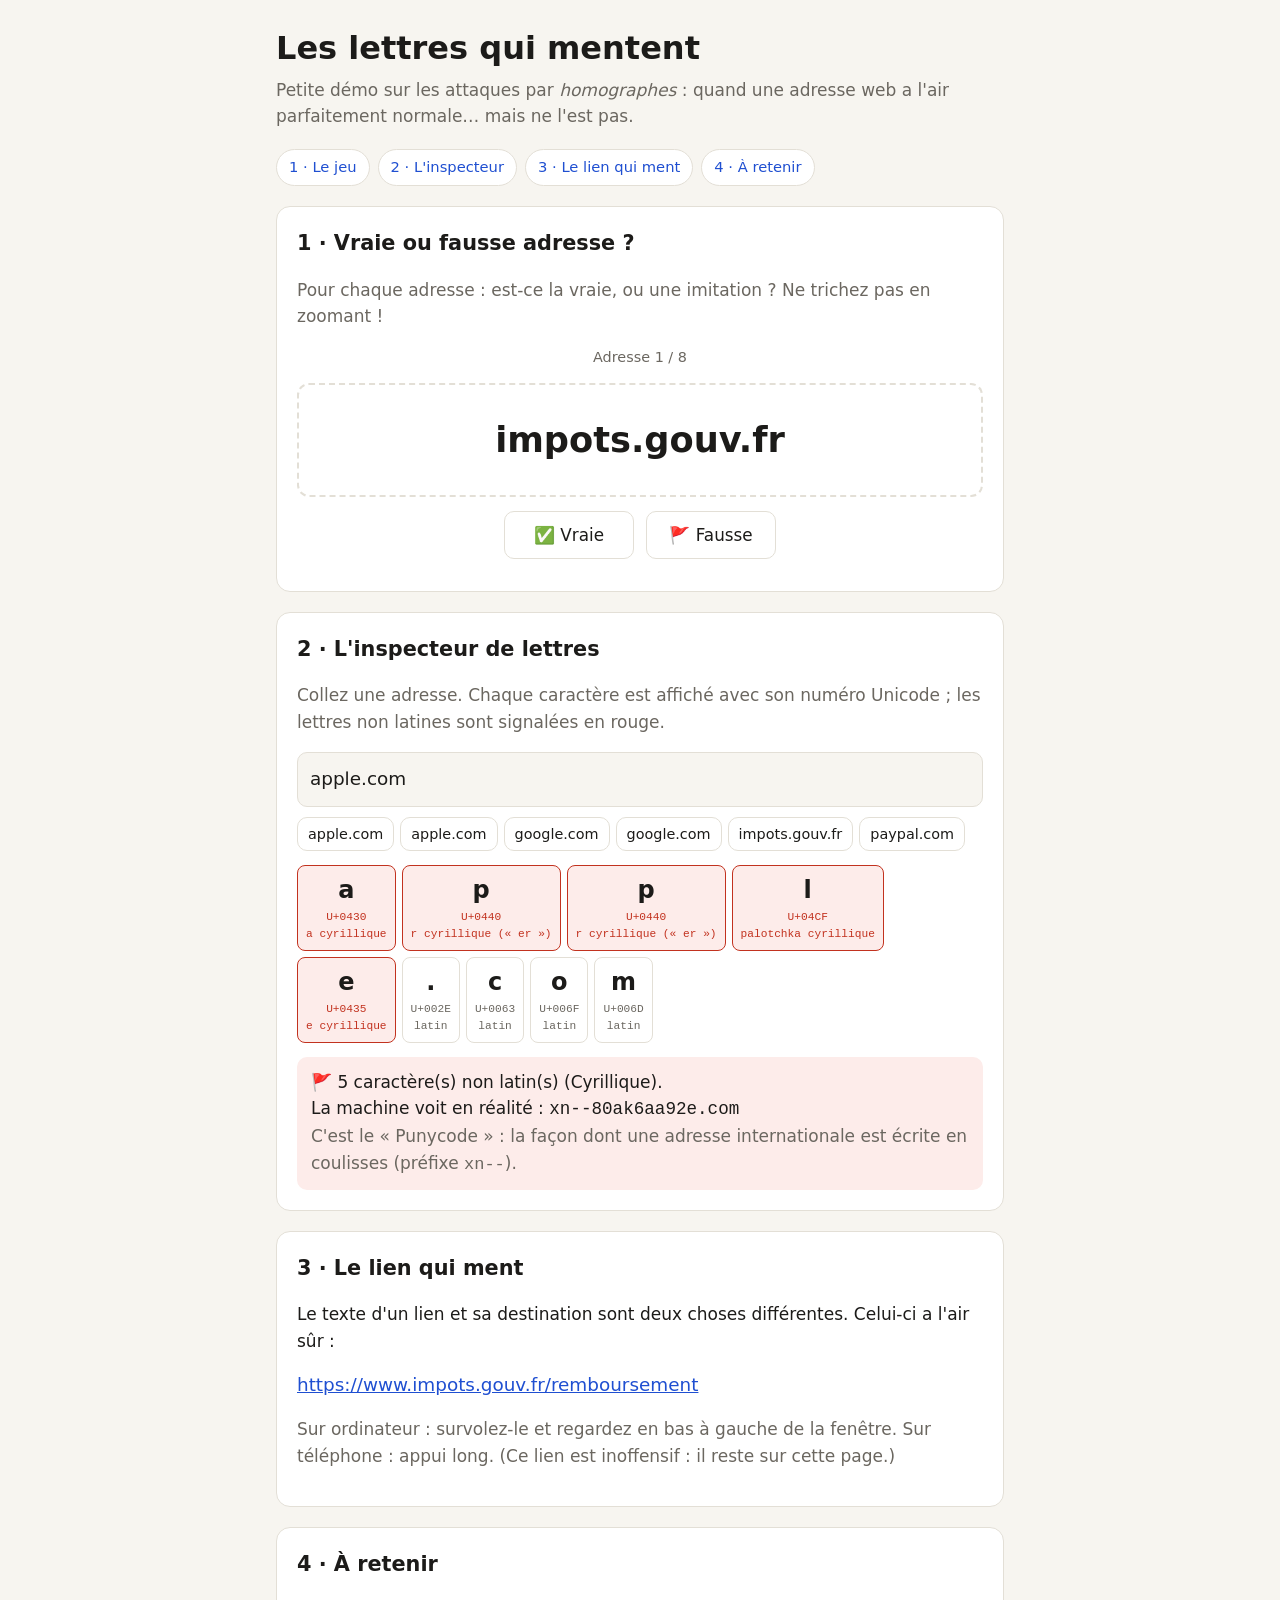
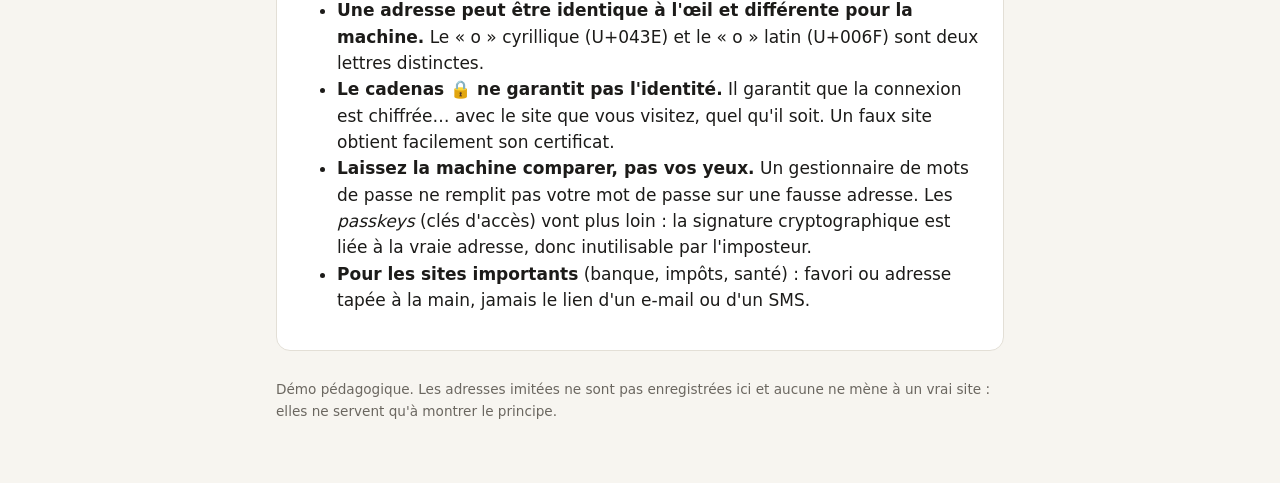
==== index.html @ 10731814 "Démo homographes IDN" ====
<!doctype html>
<html lang="fr">
<head>
<meta charset="utf-8">
<meta name="viewport" content="width=device-width, initial-scale=1">
<title>Les lettres qui mentent</title>
<meta name="description" content="Démo pédagogique : attaques par homographes (IDN) — lettres cyrilliques déguisées en lettres latines.">
<style>
:root{
  --bg:#f7f5f0; --card:#ffffff; --ink:#1c1b19; --muted:#6b6760; --line:#e3dfd6;
  --accent:#1f4fd1; --good:#1d7a46; --bad:#c2321f; --warn-bg:#fdecea; --good-bg:#e7f4ec;
  --mark:#ffe08a;
}
@media (prefers-color-scheme: dark){
  :root{ --bg:#141412; --card:#1e1d1a; --ink:#f0ede6; --muted:#a29d93; --line:#34322d;
    --accent:#7aa2ff; --good:#5fcf8d; --bad:#ff7a66; --warn-bg:#3a1f1b; --good-bg:#16301f; --mark:#6b5410; }
}
*{box-sizing:border-box}
body{margin:0;background:var(--bg);color:var(--ink);
  font:17px/1.55 system-ui,-apple-system,"Segoe UI",Roboto,"Helvetica Neue",Arial,sans-serif}
main{max-width:760px;margin:0 auto;padding:24px 16px 64px}
header h1{font-size:2rem;line-height:1.15;margin:.2em 0 .3em}
header p{color:var(--muted);margin:0}
nav{display:flex;gap:8px;flex-wrap:wrap;margin:20px 0 8px}
nav a{color:var(--accent);text-decoration:none;border:1px solid var(--line);border-radius:999px;padding:6px 12px;font-size:.92rem;background:var(--card)}
section{background:var(--card);border:1px solid var(--line);border-radius:14px;padding:20px;margin-top:20px}
h2{margin:0 0 .4em;font-size:1.3rem}
.muted{color:var(--muted)}
button{font:inherit;cursor:pointer;border-radius:10px;border:1px solid var(--line);background:var(--card);color:var(--ink);padding:10px 16px}
button.primary{background:var(--accent);border-color:var(--accent);color:#fff}
button:disabled{opacity:.5;cursor:default}
/* Jeu */
.domain{font-size:clamp(1.4rem,6vw,2.2rem);font-weight:600;text-align:center;padding:28px 8px;
  border:2px dashed var(--line);border-radius:12px;margin:14px 0;word-break:break-all}
.choices{display:flex;gap:12px;justify-content:center}
.choices button{min-width:130px;font-size:1.05rem}
.progress{font-size:.9rem;color:var(--muted);text-align:center}
.feedback{margin-top:14px;padding:12px 14px;border-radius:10px;display:none}
.feedback.ok{display:block;background:var(--good-bg)}
.feedback.ko{display:block;background:var(--warn-bg)}
.score{font-size:1.5rem;font-weight:700;text-align:center;margin:8px 0}
table{width:100%;border-collapse:collapse;font-size:.92rem}
th,td{text-align:left;padding:7px 6px;border-bottom:1px solid var(--line);vertical-align:top}
td code,.mono{font-family:ui-monospace,SFMono-Regular,Menlo,Consolas,monospace;word-break:break-all}
.tag{display:inline-block;font-size:.78rem;padding:1px 8px;border-radius:999px;font-weight:600}
.tag.v{background:var(--good-bg);color:var(--good)} .tag.f{background:var(--warn-bg);color:var(--bad)}
/* Inspecteur */
input[type=text]{width:100%;font:inherit;font-size:1.15rem;padding:12px;border-radius:10px;border:1px solid var(--line);background:var(--bg);color:var(--ink)}
.presets{display:flex;flex-wrap:wrap;gap:6px;margin:10px 0}
.presets button{padding:5px 10px;font-size:.9rem}
.chars{display:flex;flex-wrap:wrap;gap:6px;margin:14px 0}
.ch{border:1px solid var(--line);border-radius:8px;padding:6px 8px;text-align:center;min-width:54px}
.ch b{display:block;font-size:1.5rem;font-weight:600}
.ch small{display:block;font-size:.7rem;color:var(--muted);font-family:ui-monospace,Menlo,Consolas,monospace}
.ch.alien{border-color:var(--bad);background:var(--warn-bg)}
.ch.alien small{color:var(--bad)}
.verdict{padding:12px 14px;border-radius:10px;margin-top:6px}
.verdict.ok{background:var(--good-bg)} .verdict.ko{background:var(--warn-bg)}
.puny{font-size:1.1rem}
/* Lien */
.fakelink{font-size:1.15rem;color:var(--accent);word-break:break-all}
#recap td:first-child{word-break:break-all;width:42%}
#recap td:last-child{width:40%}
@media (max-width:480px){ table{font-size:.8rem} }
#piege{display:none}
#piege:target{display:block}
footer{margin-top:28px;font-size:.85rem;color:var(--muted)}
</style>
</head>
<body>
<main>
<header>
  <h1>Les lettres qui mentent</h1>
  <p>Petite démo sur les attaques par <em>homographes</em> : quand une adresse web a l'air parfaitement normale… mais ne l'est pas.</p>
</header>
<nav>
  <a href="#jeu">1 · Le jeu</a>
  <a href="#inspecteur">2 · L'inspecteur</a>
  <a href="#lien">3 · Le lien qui ment</a>
  <a href="#retenir">4 · À retenir</a>
</nav>

<!-- 1. JEU -->
<section id="jeu">
  <h2>1 · Vraie ou fausse adresse ?</h2>
  <p class="muted">Pour chaque adresse : est-ce la vraie, ou une imitation ? Ne trichez pas en zoomant !</p>
  <div id="game">
    <div class="progress" id="progress"></div>
    <div class="domain" id="domain"></div>
    <div class="choices">
      <button id="btnVrai">✅ Vraie</button>
      <button id="btnFaux">🚩 Fausse</button>
    </div>
    <div class="feedback" id="feedback"></div>
    <div style="text-align:center;margin-top:12px"><button class="primary" id="btnNext" style="display:none">Suivante →</button></div>
  </div>
  <div id="result" style="display:none">
    <div class="score" id="score"></div>
    <p class="muted" style="text-align:center">Voici ce que votre ordinateur voyait vraiment :</p>
    <table>
      <thead><tr><th>Ce que vous avez vu</th><th>Réponse</th><th>Ce que voit la machine</th></tr></thead>
      <tbody id="recap"></tbody>
    </table>
    <div style="text-align:center;margin-top:14px"><button id="btnReplay">Rejouer</button></div>
  </div>
</section>

<!-- 2. INSPECTEUR -->
<section id="inspecteur">
  <h2>2 · L'inspecteur de lettres</h2>
  <p class="muted">Collez une adresse. Chaque caractère est affiché avec son numéro Unicode ; les lettres non latines sont signalées en rouge.</p>
  <input type="text" id="insp" value="аррӏе.com" autocomplete="off" spellcheck="false" aria-label="Adresse à inspecter">
  <div class="presets" id="presets"></div>
  <div class="chars" id="chars"></div>
  <div class="verdict" id="verdict"></div>
</section>

<!-- 3. LIEN -->
<section id="lien">
  <h2>3 · Le lien qui ment</h2>
  <p>Le texte d'un lien et sa destination sont deux choses différentes. Celui-ci a l'air sûr :</p>
  <p><a class="fakelink" href="#piege">https://www.impots.gouv.fr/remboursement</a></p>
  <p class="muted">Sur ordinateur : survolez-le et regardez en bas à gauche de la fenêtre. Sur téléphone : appui long. (Ce lien est inoffensif : il reste sur cette page.)</p>
  <div id="piege" class="verdict ko">
    <strong>Vous avez cliqué sans vérifier 😉</strong><br>
    Le lien affichait <code>impots.gouv.fr</code>, mais il menait ici. Dans un vrai e-mail de phishing, il aurait pu mener n'importe où — y compris vers une adresse en lettres cyrilliques, avec un cadenas 🔒 parfaitement valide.
  </div>
</section>

<!-- 4. RETENIR -->
<section id="retenir">
  <h2>4 · À retenir</h2>
  <ul>
    <li><strong>Une adresse peut être identique à l'œil et différente pour la machine.</strong> Le « о » cyrillique (U+043E) et le « o » latin (U+006F) sont deux lettres distinctes.</li>
    <li><strong>Le cadenas 🔒 ne garantit pas l'identité.</strong> Il garantit que la connexion est chiffrée… avec le site que vous visitez, quel qu'il soit. Un faux site obtient facilement son certificat.</li>
    <li><strong>Laissez la machine comparer, pas vos yeux.</strong> Un gestionnaire de mots de passe ne remplit pas votre mot de passe sur une fausse adresse. Les <em>passkeys</em> (clés d'accès) vont plus loin : la signature cryptographique est liée à la vraie adresse, donc inutilisable par l'imposteur.</li>
    <li><strong>Pour les sites importants</strong> (banque, impôts, santé) : favori ou adresse tapée à la main, jamais le lien d'un e-mail ou d'un SMS.</li>
  </ul>
</section>

<footer>
  Démo pédagogique. Les adresses imitées ne sont pas enregistrées ici et aucune ne mène à un vrai site : elles ne servent qu'à montrer le principe.
</footer>
</main>

<script>
// ---------- Données ----------
const ITEMS = [
  { s: "impots.gouv.fr",            real: true,  why: "C'est bien l'adresse officielle." },
  { s: "impоts.gouv.fr",            real: false, why: "Le « o » est un о cyrillique (U+043E)." },
  { s: "laposte.fr",                real: true,  why: "C'est bien l'adresse officielle." },
  { s: "lароstе.fr",                real: false, why: "4 lettres cyrilliques : а, р, о, е." },
  { s: "rnicrosoft.com",            real: false, why: "« rn » (r + n) et non « m ». Aucune astuce Unicode : juste vos yeux." },
  { s: "ameli.fr",                  real: true,  why: "C'est bien l'adresse officielle." },
  { s: "impots.gouv.fr.verification-dossier.com", real: false, why: "Le vrai propriétaire est « verification-dossier.com » : tout ce qui est avant n'est qu'un décor." },
  { s: "ѕоrbоnnе-univеrѕitе.fr",    real: false, why: "7 lettres cyrilliques (ѕ, о, е…). Pas une seule lettre latine « o » ou « e »." },
];

// Noms lisibles des confusables courants
const NAMES = {
  0x0430:"a cyrillique",0x0435:"e cyrillique",0x043E:"o cyrillique",0x0440:"r cyrillique (« er »)",
  0x0441:"s cyrillique (« es »)",0x0443:"u cyrillique",0x0445:"kha cyrillique",0x0455:"dze cyrillique",
  0x0456:"i cyrillique (ukrainien)",0x0458:"je cyrillique",0x04CF:"palotchka cyrillique",
  0x03BF:"omicron grec",0x03B1:"alpha grec",0x03BD:"nu grec",0x03C1:"rho grec",
};

const isAscii = c => c.codePointAt(0) < 128;
function scriptOf(c){
  if (isAscii(c)) return "Latin";
  if (/\p{Script=Cyrillic}/u.test(c)) return "Cyrillique";
  if (/\p{Script=Greek}/u.test(c)) return "Grec";
  if (/\p{Script=Latin}/u.test(c)) return "Latin";
  return "Autre";
}
function toPuny(host){
  try { return new URL("https://" + host).hostname; } catch(e){ return "(adresse invalide)"; }
}
const hex = c => "U+" + c.codePointAt(0).toString(16).toUpperCase().padStart(4,"0");
const esc = s => s.replace(/[&<>"]/g, m => ({"&":"&amp;","<":"&lt;",">":"&gt;",'"':"&quot;"}[m]));
function highlighted(s){
  return [...s].map(c => isAscii(c) ? esc(c) : `<mark style="background:var(--mark)">${esc(c)}</mark>`).join("");
}

// ---------- Jeu ----------
let i = 0, answers = [];
const $ = id => document.getElementById(id);
function show(){
  const it = ITEMS[i];
  $("progress").textContent = `Adresse ${i+1} / ${ITEMS.length}`;
  $("domain").textContent = it.s;
  $("feedback").className = "feedback"; $("feedback").textContent = "";
  $("btnVrai").disabled = $("btnFaux").disabled = false;
  $("btnNext").style.display = "none";
}
function answer(saidReal){
  const it = ITEMS[i], ok = saidReal === it.real;
  answers[i] = ok;
  $("btnVrai").disabled = $("btnFaux").disabled = true;
  const fb = $("feedback");
  fb.className = "feedback " + (ok ? "ok" : "ko");
  fb.innerHTML = `<strong>${ok ? "Bien vu !" : "Raté !"}</strong> ${it.real ? "Vraie adresse." : "Fausse adresse."} ${esc(it.why)}`;
  $("btnNext").style.display = "inline-block";
  $("btnNext").textContent = i === ITEMS.length - 1 ? "Voir le résultat →" : "Suivante →";
}
function finish(){
  $("game").style.display = "none"; $("result").style.display = "block";
  const n = answers.filter(Boolean).length;
  $("score").textContent = `${n} / ${ITEMS.length}`;
  $("recap").innerHTML = ITEMS.map(it => {
    const p = toPuny(it.s);
    return `<tr><td>${esc(it.s)}</td>
      <td><span class="tag ${it.real ? "v" : "f"}">${it.real ? "vraie" : "fausse"}</span></td>
      <td><code>${p.startsWith("xn--") || p.includes(".xn--") ? highlighted(p) : esc(p)}</code></td></tr>`;
  }).join("");
}
$("btnVrai").onclick = () => answer(true);
$("btnFaux").onclick = () => answer(false);
$("btnNext").onclick = () => { i++; i < ITEMS.length ? show() : finish(); };
$("btnReplay").onclick = () => { i = 0; answers = []; $("result").style.display="none"; $("game").style.display="block"; show(); };
show();

// ---------- Inspecteur ----------
const PRESETS = ["apple.com","аррӏе.com","google.com","gооgle.com","impоts.gouv.fr","раураl.com"];
$("presets").innerHTML = PRESETS.map(p => `<button type="button">${esc(p)}</button>`).join("");
[...$("presets").children].forEach((b,k) => b.onclick = () => { $("insp").value = PRESETS[k]; inspect(); });

function inspect(){
  const s = $("insp").value.trim();
  const chars = [...s];
  $("chars").innerHTML = chars.map(c => {
    const alien = !isAscii(c);
    const label = alien ? (NAMES[c.codePointAt(0)] || scriptOf(c)) : "latin";
    return `<div class="ch${alien ? " alien" : ""}" title="${esc(label)}"><b>${esc(c)}</b><small>${hex(c)}</small><small>${esc(label)}</small></div>`;
  }).join("");
  const aliens = chars.filter(c => !isAscii(c));
  const scripts = [...new Set(aliens.map(scriptOf))];
  const p = toPuny(s);
  const v = $("verdict");
  if (!s){ v.className="verdict"; v.innerHTML=""; return; }
  if (aliens.length === 0){
    v.className = "verdict ok";
    v.innerHTML = `✅ Uniquement des caractères latins simples.<br>La machine voit : <span class="mono puny">${esc(p)}</span>`;
  } else {
    v.className = "verdict ko";
    v.innerHTML = `🚩 ${aliens.length} caractère(s) non latin(s) (${scripts.join(", ")}).<br>
      La machine voit en réalité : <span class="mono puny">${highlighted(p)}</span><br>
      <span class="muted">C'est le « Punycode » : la façon dont une adresse internationale est écrite en coulisses (préfixe <code>xn--</code>).</span>`;
  }
}
$("insp").addEventListener("input", inspect);
inspect();
</script>
</body>
</html>
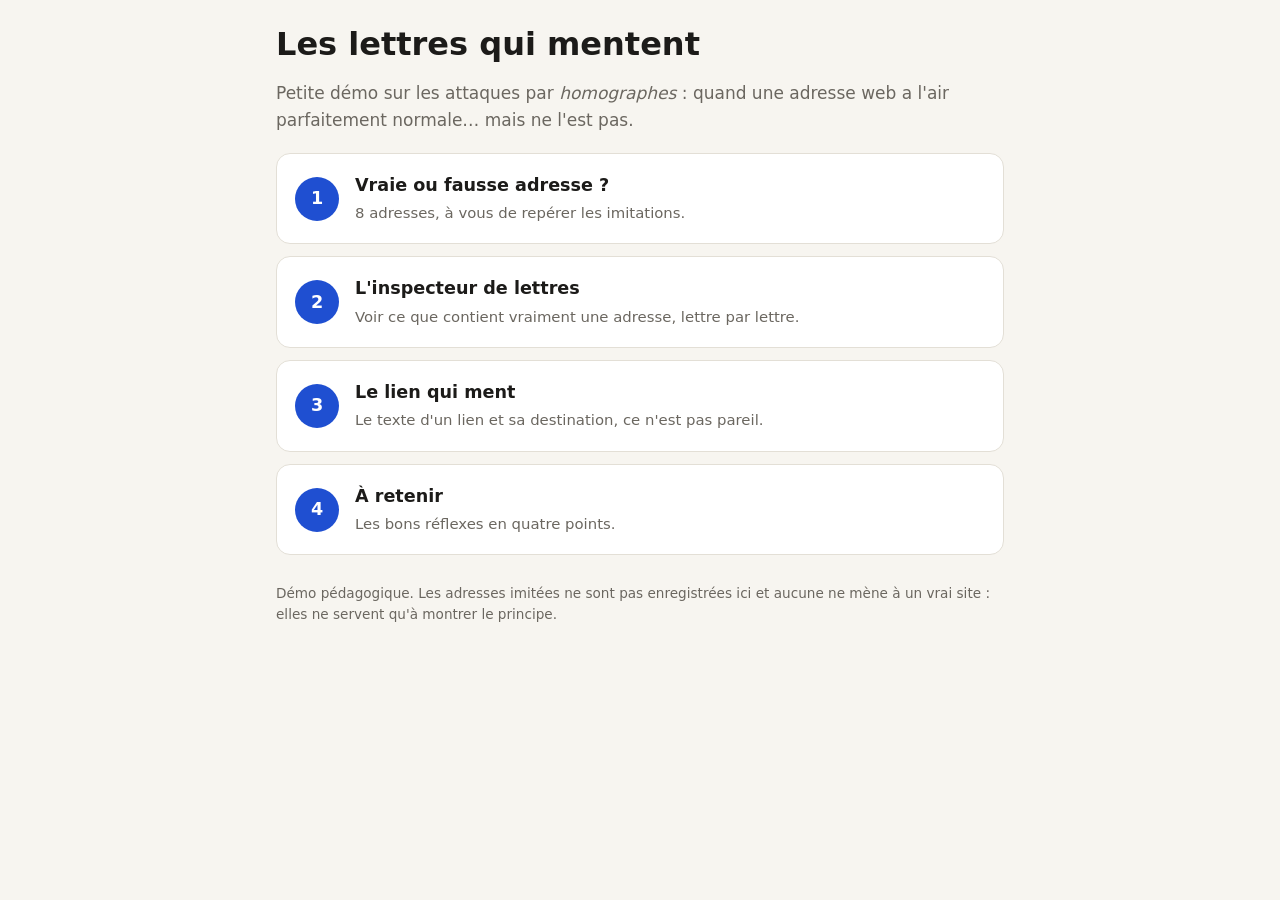
==== commit 10530959: "separated pages" ====
--- a/index.html
+++ b/index.html
@@ -5,250 +5,21 @@
 <meta name="viewport" content="width=device-width, initial-scale=1">
 <title>Les lettres qui mentent</title>
 <meta name="description" content="Démo pédagogique : attaques par homographes (IDN) — lettres cyrilliques déguisées en lettres latines.">
-<style>
-:root{
-  --bg:#f7f5f0; --card:#ffffff; --ink:#1c1b19; --muted:#6b6760; --line:#e3dfd6;
-  --accent:#1f4fd1; --good:#1d7a46; --bad:#c2321f; --warn-bg:#fdecea; --good-bg:#e7f4ec;
-  --mark:#ffe08a;
-}
-@media (prefers-color-scheme: dark){
-  :root{ --bg:#141412; --card:#1e1d1a; --ink:#f0ede6; --muted:#a29d93; --line:#34322d;
-    --accent:#7aa2ff; --good:#5fcf8d; --bad:#ff7a66; --warn-bg:#3a1f1b; --good-bg:#16301f; --mark:#6b5410; }
-}
-*{box-sizing:border-box}
-body{margin:0;background:var(--bg);color:var(--ink);
-  font:17px/1.55 system-ui,-apple-system,"Segoe UI",Roboto,"Helvetica Neue",Arial,sans-serif}
-main{max-width:760px;margin:0 auto;padding:24px 16px 64px}
-header h1{font-size:2rem;line-height:1.15;margin:.2em 0 .3em}
-header p{color:var(--muted);margin:0}
-nav{display:flex;gap:8px;flex-wrap:wrap;margin:20px 0 8px}
-nav a{color:var(--accent);text-decoration:none;border:1px solid var(--line);border-radius:999px;padding:6px 12px;font-size:.92rem;background:var(--card)}
-section{background:var(--card);border:1px solid var(--line);border-radius:14px;padding:20px;margin-top:20px}
-h2{margin:0 0 .4em;font-size:1.3rem}
-.muted{color:var(--muted)}
-button{font:inherit;cursor:pointer;border-radius:10px;border:1px solid var(--line);background:var(--card);color:var(--ink);padding:10px 16px}
-button.primary{background:var(--accent);border-color:var(--accent);color:#fff}
-button:disabled{opacity:.5;cursor:default}
-/* Jeu */
-.domain{font-size:clamp(1.4rem,6vw,2.2rem);font-weight:600;text-align:center;padding:28px 8px;
-  border:2px dashed var(--line);border-radius:12px;margin:14px 0;word-break:break-all}
-.choices{display:flex;gap:12px;justify-content:center}
-.choices button{min-width:130px;font-size:1.05rem}
-.progress{font-size:.9rem;color:var(--muted);text-align:center}
-.feedback{margin-top:14px;padding:12px 14px;border-radius:10px;display:none}
-.feedback.ok{display:block;background:var(--good-bg)}
-.feedback.ko{display:block;background:var(--warn-bg)}
-.score{font-size:1.5rem;font-weight:700;text-align:center;margin:8px 0}
-table{width:100%;border-collapse:collapse;font-size:.92rem}
-th,td{text-align:left;padding:7px 6px;border-bottom:1px solid var(--line);vertical-align:top}
-td code,.mono{font-family:ui-monospace,SFMono-Regular,Menlo,Consolas,monospace;word-break:break-all}
-.tag{display:inline-block;font-size:.78rem;padding:1px 8px;border-radius:999px;font-weight:600}
-.tag.v{background:var(--good-bg);color:var(--good)} .tag.f{background:var(--warn-bg);color:var(--bad)}
-/* Inspecteur */
-input[type=text]{width:100%;font:inherit;font-size:1.15rem;padding:12px;border-radius:10px;border:1px solid var(--line);background:var(--bg);color:var(--ink)}
-.presets{display:flex;flex-wrap:wrap;gap:6px;margin:10px 0}
-.presets button{padding:5px 10px;font-size:.9rem}
-.chars{display:flex;flex-wrap:wrap;gap:6px;margin:14px 0}
-.ch{border:1px solid var(--line);border-radius:8px;padding:6px 8px;text-align:center;min-width:54px}
-.ch b{display:block;font-size:1.5rem;font-weight:600}
-.ch small{display:block;font-size:.7rem;color:var(--muted);font-family:ui-monospace,Menlo,Consolas,monospace}
-.ch.alien{border-color:var(--bad);background:var(--warn-bg)}
-.ch.alien small{color:var(--bad)}
-.verdict{padding:12px 14px;border-radius:10px;margin-top:6px}
-.verdict.ok{background:var(--good-bg)} .verdict.ko{background:var(--warn-bg)}
-.puny{font-size:1.1rem}
-/* Lien */
-.fakelink{font-size:1.15rem;color:var(--accent);word-break:break-all}
-#recap td:first-child{word-break:break-all;width:42%}
-#recap td:last-child{width:40%}
-@media (max-width:480px){ table{font-size:.8rem} }
-#piege{display:none}
-#piege:target{display:block}
-footer{margin-top:28px;font-size:.85rem;color:var(--muted)}
-</style>
+<link rel="stylesheet" href="style.css">
 </head>
 <body>
 <main>
-<header>
   <h1>Les lettres qui mentent</h1>
-  <p>Petite démo sur les attaques par <em>homographes</em> : quand une adresse web a l'air parfaitement normale… mais ne l'est pas.</p>
-</header>
-<nav>
-  <a href="#jeu">1 · Le jeu</a>
-  <a href="#inspecteur">2 · L'inspecteur</a>
-  <a href="#lien">3 · Le lien qui ment</a>
-  <a href="#retenir">4 · À retenir</a>
-</nav>
+  <p class="muted">Petite démo sur les attaques par <em>homographes</em> : quand une adresse web a l'air parfaitement normale… mais ne l'est pas.</p>
 
-<!-- 1. JEU -->
-<section id="jeu">
-  <h2>1 · Vraie ou fausse adresse ?</h2>
-  <p class="muted">Pour chaque adresse : est-ce la vraie, ou une imitation ? Ne trichez pas en zoomant !</p>
-  <div id="game">
-    <div class="progress" id="progress"></div>
-    <div class="domain" id="domain"></div>
-    <div class="choices">
-      <button id="btnVrai">✅ Vraie</button>
-      <button id="btnFaux">🚩 Fausse</button>
-    </div>
-    <div class="feedback" id="feedback"></div>
-    <div style="text-align:center;margin-top:12px"><button class="primary" id="btnNext" style="display:none">Suivante →</button></div>
-  </div>
-  <div id="result" style="display:none">
-    <div class="score" id="score"></div>
-    <p class="muted" style="text-align:center">Voici ce que votre ordinateur voyait vraiment :</p>
-    <table>
-      <thead><tr><th>Ce que vous avez vu</th><th>Réponse</th><th>Ce que voit la machine</th></tr></thead>
-      <tbody id="recap"></tbody>
-    </table>
-    <div style="text-align:center;margin-top:14px"><button id="btnReplay">Rejouer</button></div>
-  </div>
-</section>
+  <nav class="menu">
+    <a href="jeu.html"><span class="num">1</span><span><b>Vraie ou fausse adresse ?</b><span class="d">8 adresses, à vous de repérer les imitations.</span></span></a>
+    <a href="inspecteur.html"><span class="num">2</span><span><b>L'inspecteur de lettres</b><span class="d">Voir ce que contient vraiment une adresse, lettre par lettre.</span></span></a>
+    <a href="lien.html"><span class="num">3</span><span><b>Le lien qui ment</b><span class="d">Le texte d'un lien et sa destination, ce n'est pas pareil.</span></span></a>
+    <a href="retenir.html"><span class="num">4</span><span><b>À retenir</b><span class="d">Les bons réflexes en quatre points.</span></span></a>
+  </nav>
 
-<!-- 2. INSPECTEUR -->
-<section id="inspecteur">
-  <h2>2 · L'inspecteur de lettres</h2>
-  <p class="muted">Collez une adresse. Chaque caractère est affiché avec son numéro Unicode ; les lettres non latines sont signalées en rouge.</p>
-  <input type="text" id="insp" value="аррӏе.com" autocomplete="off" spellcheck="false" aria-label="Adresse à inspecter">
-  <div class="presets" id="presets"></div>
-  <div class="chars" id="chars"></div>
-  <div class="verdict" id="verdict"></div>
-</section>
-
-<!-- 3. LIEN -->
-<section id="lien">
-  <h2>3 · Le lien qui ment</h2>
-  <p>Le texte d'un lien et sa destination sont deux choses différentes. Celui-ci a l'air sûr :</p>
-  <p><a class="fakelink" href="#piege">https://www.impots.gouv.fr/remboursement</a></p>
-  <p class="muted">Sur ordinateur : survolez-le et regardez en bas à gauche de la fenêtre. Sur téléphone : appui long. (Ce lien est inoffensif : il reste sur cette page.)</p>
-  <div id="piege" class="verdict ko">
-    <strong>Vous avez cliqué sans vérifier 😉</strong><br>
-    Le lien affichait <code>impots.gouv.fr</code>, mais il menait ici. Dans un vrai e-mail de phishing, il aurait pu mener n'importe où — y compris vers une adresse en lettres cyrilliques, avec un cadenas 🔒 parfaitement valide.
-  </div>
-</section>
-
-<!-- 4. RETENIR -->
-<section id="retenir">
-  <h2>4 · À retenir</h2>
-  <ul>
-    <li><strong>Une adresse peut être identique à l'œil et différente pour la machine.</strong> Le « о » cyrillique (U+043E) et le « o » latin (U+006F) sont deux lettres distinctes.</li>
-    <li><strong>Le cadenas 🔒 ne garantit pas l'identité.</strong> Il garantit que la connexion est chiffrée… avec le site que vous visitez, quel qu'il soit. Un faux site obtient facilement son certificat.</li>
-    <li><strong>Laissez la machine comparer, pas vos yeux.</strong> Un gestionnaire de mots de passe ne remplit pas votre mot de passe sur une fausse adresse. Les <em>passkeys</em> (clés d'accès) vont plus loin : la signature cryptographique est liée à la vraie adresse, donc inutilisable par l'imposteur.</li>
-    <li><strong>Pour les sites importants</strong> (banque, impôts, santé) : favori ou adresse tapée à la main, jamais le lien d'un e-mail ou d'un SMS.</li>
-  </ul>
-</section>
-
-<footer>
-  Démo pédagogique. Les adresses imitées ne sont pas enregistrées ici et aucune ne mène à un vrai site : elles ne servent qu'à montrer le principe.
-</footer>
+  <footer>Démo pédagogique. Les adresses imitées ne sont pas enregistrées ici et aucune ne mène à un vrai site : elles ne servent qu'à montrer le principe.</footer>
 </main>
-
-<script>
-// ---------- Données ----------
-const ITEMS = [
-  { s: "impots.gouv.fr",            real: true,  why: "C'est bien l'adresse officielle." },
-  { s: "impоts.gouv.fr",            real: false, why: "Le « o » est un о cyrillique (U+043E)." },
-  { s: "laposte.fr",                real: true,  why: "C'est bien l'adresse officielle." },
-  { s: "lароstе.fr",                real: false, why: "4 lettres cyrilliques : а, р, о, е." },
-  { s: "rnicrosoft.com",            real: false, why: "« rn » (r + n) et non « m ». Aucune astuce Unicode : juste vos yeux." },
-  { s: "ameli.fr",                  real: true,  why: "C'est bien l'adresse officielle." },
-  { s: "impots.gouv.fr.verification-dossier.com", real: false, why: "Le vrai propriétaire est « verification-dossier.com » : tout ce qui est avant n'est qu'un décor." },
-  { s: "ѕоrbоnnе-univеrѕitе.fr",    real: false, why: "7 lettres cyrilliques (ѕ, о, е…). Pas une seule lettre latine « o » ou « e »." },
-];
-
-// Noms lisibles des confusables courants
-const NAMES = {
-  0x0430:"a cyrillique",0x0435:"e cyrillique",0x043E:"o cyrillique",0x0440:"r cyrillique (« er »)",
-  0x0441:"s cyrillique (« es »)",0x0443:"u cyrillique",0x0445:"kha cyrillique",0x0455:"dze cyrillique",
-  0x0456:"i cyrillique (ukrainien)",0x0458:"je cyrillique",0x04CF:"palotchka cyrillique",
-  0x03BF:"omicron grec",0x03B1:"alpha grec",0x03BD:"nu grec",0x03C1:"rho grec",
-};
-
-const isAscii = c => c.codePointAt(0) < 128;
-function scriptOf(c){
-  if (isAscii(c)) return "Latin";
-  if (/\p{Script=Cyrillic}/u.test(c)) return "Cyrillique";
-  if (/\p{Script=Greek}/u.test(c)) return "Grec";
-  if (/\p{Script=Latin}/u.test(c)) return "Latin";
-  return "Autre";
-}
-function toPuny(host){
-  try { return new URL("https://" + host).hostname; } catch(e){ return "(adresse invalide)"; }
-}
-const hex = c => "U+" + c.codePointAt(0).toString(16).toUpperCase().padStart(4,"0");
-const esc = s => s.replace(/[&<>"]/g, m => ({"&":"&amp;","<":"&lt;",">":"&gt;",'"':"&quot;"}[m]));
-function highlighted(s){
-  return [...s].map(c => isAscii(c) ? esc(c) : `<mark style="background:var(--mark)">${esc(c)}</mark>`).join("");
-}
-
-// ---------- Jeu ----------
-let i = 0, answers = [];
-const $ = id => document.getElementById(id);
-function show(){
-  const it = ITEMS[i];
-  $("progress").textContent = `Adresse ${i+1} / ${ITEMS.length}`;
-  $("domain").textContent = it.s;
-  $("feedback").className = "feedback"; $("feedback").textContent = "";
-  $("btnVrai").disabled = $("btnFaux").disabled = false;
-  $("btnNext").style.display = "none";
-}
-function answer(saidReal){
-  const it = ITEMS[i], ok = saidReal === it.real;
-  answers[i] = ok;
-  $("btnVrai").disabled = $("btnFaux").disabled = true;
-  const fb = $("feedback");
-  fb.className = "feedback " + (ok ? "ok" : "ko");
-  fb.innerHTML = `<strong>${ok ? "Bien vu !" : "Raté !"}</strong> ${it.real ? "Vraie adresse." : "Fausse adresse."} ${esc(it.why)}`;
-  $("btnNext").style.display = "inline-block";
-  $("btnNext").textContent = i === ITEMS.length - 1 ? "Voir le résultat →" : "Suivante →";
-}
-function finish(){
-  $("game").style.display = "none"; $("result").style.display = "block";
-  const n = answers.filter(Boolean).length;
-  $("score").textContent = `${n} / ${ITEMS.length}`;
-  $("recap").innerHTML = ITEMS.map(it => {
-    const p = toPuny(it.s);
-    return `<tr><td>${esc(it.s)}</td>
-      <td><span class="tag ${it.real ? "v" : "f"}">${it.real ? "vraie" : "fausse"}</span></td>
-      <td><code>${p.startsWith("xn--") || p.includes(".xn--") ? highlighted(p) : esc(p)}</code></td></tr>`;
-  }).join("");
-}
-$("btnVrai").onclick = () => answer(true);
-$("btnFaux").onclick = () => answer(false);
-$("btnNext").onclick = () => { i++; i < ITEMS.length ? show() : finish(); };
-$("btnReplay").onclick = () => { i = 0; answers = []; $("result").style.display="none"; $("game").style.display="block"; show(); };
-show();
-
-// ---------- Inspecteur ----------
-const PRESETS = ["apple.com","аррӏе.com","google.com","gооgle.com","impоts.gouv.fr","раураl.com"];
-$("presets").innerHTML = PRESETS.map(p => `<button type="button">${esc(p)}</button>`).join("");
-[...$("presets").children].forEach((b,k) => b.onclick = () => { $("insp").value = PRESETS[k]; inspect(); });
-
-function inspect(){
-  const s = $("insp").value.trim();
-  const chars = [...s];
-  $("chars").innerHTML = chars.map(c => {
-    const alien = !isAscii(c);
-    const label = alien ? (NAMES[c.codePointAt(0)] || scriptOf(c)) : "latin";
-    return `<div class="ch${alien ? " alien" : ""}" title="${esc(label)}"><b>${esc(c)}</b><small>${hex(c)}</small><small>${esc(label)}</small></div>`;
-  }).join("");
-  const aliens = chars.filter(c => !isAscii(c));
-  const scripts = [...new Set(aliens.map(scriptOf))];
-  const p = toPuny(s);
-  const v = $("verdict");
-  if (!s){ v.className="verdict"; v.innerHTML=""; return; }
-  if (aliens.length === 0){
-    v.className = "verdict ok";
-    v.innerHTML = `✅ Uniquement des caractères latins simples.<br>La machine voit : <span class="mono puny">${esc(p)}</span>`;
-  } else {
-    v.className = "verdict ko";
-    v.innerHTML = `🚩 ${aliens.length} caractère(s) non latin(s) (${scripts.join(", ")}).<br>
-      La machine voit en réalité : <span class="mono puny">${highlighted(p)}</span><br>
-      <span class="muted">C'est le « Punycode » : la façon dont une adresse internationale est écrite en coulisses (préfixe <code>xn--</code>).</span>`;
-  }
-}
-$("insp").addEventListener("input", inspect);
-inspect();
-</script>
 </body>
 </html>
--- a/style.css
+++ b/style.css
@@ -0,0 +1,78 @@
+:root{
+  --bg:#f7f5f0; --card:#ffffff; --ink:#1c1b19; --muted:#6b6760; --line:#e3dfd6;
+  --accent:#1f4fd1; --good:#1d7a46; --bad:#c2321f; --warn-bg:#fdecea; --good-bg:#e7f4ec;
+  --mark:#ffe08a;
+}
+@media (prefers-color-scheme: dark){
+  :root{ --bg:#141412; --card:#1e1d1a; --ink:#f0ede6; --muted:#a29d93; --line:#34322d;
+    --accent:#7aa2ff; --good:#5fcf8d; --bad:#ff7a66; --warn-bg:#3a1f1b; --good-bg:#16301f; --mark:#6b5410; }
+}
+*{box-sizing:border-box}
+body{margin:0;background:var(--bg);color:var(--ink);
+  font:17px/1.55 system-ui,-apple-system,"Segoe UI",Roboto,"Helvetica Neue",Arial,sans-serif}
+main{max-width:760px;margin:0 auto;padding:20px 16px 64px}
+h1{font-size:2rem;line-height:1.15;margin:.2em 0 .3em}
+h2{margin:0 0 .4em;font-size:1.4rem}
+.muted{color:var(--muted)}
+section{background:var(--card);border:1px solid var(--line);border-radius:14px;padding:20px;margin-top:16px}
+button{font:inherit;cursor:pointer;border-radius:10px;border:1px solid var(--line);background:var(--card);color:var(--ink);padding:10px 16px}
+button.primary{background:var(--accent);border-color:var(--accent);color:#fff}
+button:disabled{opacity:.5;cursor:default}
+
+/* Barre du haut : retour + étape */
+.topbar{display:flex;align-items:center;justify-content:space-between;gap:12px}
+.back{display:inline-flex;align-items:center;gap:6px;color:var(--accent);text-decoration:none;
+  border:1px solid var(--line);border-radius:999px;padding:8px 14px;background:var(--card);font-size:.95rem}
+.step{font-size:.85rem;color:var(--muted)}
+.next{display:block;text-align:right;margin-top:20px}
+.next a{color:var(--accent);text-decoration:none;font-weight:600}
+
+/* Menu */
+.menu{display:grid;gap:12px;margin-top:20px}
+.menu a{display:flex;gap:16px;align-items:center;text-decoration:none;color:var(--ink);
+  background:var(--card);border:1px solid var(--line);border-radius:14px;padding:18px}
+.menu a:hover{border-color:var(--accent)}
+.menu .num{flex:none;width:44px;height:44px;border-radius:50%;display:grid;place-items:center;
+  background:var(--accent);color:#fff;font-weight:700;font-size:1.1rem}
+.menu b{display:block;font-size:1.1rem}
+.menu span.d{color:var(--muted);font-size:.93rem}
+
+/* Jeu */
+.domain{font-size:clamp(1.4rem,6vw,2.2rem);font-weight:600;text-align:center;padding:28px 8px;
+  border:2px dashed var(--line);border-radius:12px;margin:14px 0;word-break:break-all}
+.choices{display:flex;gap:12px;justify-content:center}
+.choices button{min-width:130px;font-size:1.05rem}
+.progress{font-size:.9rem;color:var(--muted);text-align:center}
+.feedback{margin-top:14px;padding:12px 14px;border-radius:10px;display:none}
+.feedback.ok{display:block;background:var(--good-bg)}
+.feedback.ko{display:block;background:var(--warn-bg)}
+.score{font-size:1.5rem;font-weight:700;text-align:center;margin:8px 0}
+table{width:100%;border-collapse:collapse;font-size:.92rem}
+th,td{text-align:left;padding:7px 6px;border-bottom:1px solid var(--line);vertical-align:top}
+td code,.mono{font-family:ui-monospace,SFMono-Regular,Menlo,Consolas,monospace;word-break:break-all}
+#recap td:first-child{word-break:break-all;width:42%}
+#recap td:last-child{width:40%}
+@media (max-width:480px){ table{font-size:.8rem} }
+.tag{display:inline-block;font-size:.78rem;padding:1px 8px;border-radius:999px;font-weight:600}
+.tag.v{background:var(--good-bg);color:var(--good)} .tag.f{background:var(--warn-bg);color:var(--bad)}
+
+/* Inspecteur */
+input[type=text]{width:100%;font:inherit;font-size:1.15rem;padding:12px;border-radius:10px;border:1px solid var(--line);background:var(--bg);color:var(--ink)}
+.presets{display:flex;flex-wrap:wrap;gap:6px;margin:10px 0}
+.presets button{padding:5px 10px;font-size:.9rem}
+.chars{display:flex;flex-wrap:wrap;gap:6px;margin:14px 0}
+.ch{border:1px solid var(--line);border-radius:8px;padding:6px 8px;text-align:center;min-width:54px}
+.ch b{display:block;font-size:1.5rem;font-weight:600}
+.ch small{display:block;font-size:.7rem;color:var(--muted);font-family:ui-monospace,Menlo,Consolas,monospace}
+.ch.alien{border-color:var(--bad);background:var(--warn-bg)}
+.ch.alien small{color:var(--bad)}
+.verdict{padding:12px 14px;border-radius:10px;margin-top:6px}
+.verdict.ok{background:var(--good-bg)} .verdict.ko{background:var(--warn-bg)}
+.puny{font-size:1.1rem}
+
+/* Lien */
+.fakelink{font-size:1.15rem;color:var(--accent);word-break:break-all}
+#piege{display:none}
+#piege:target{display:block}
+
+footer{margin-top:28px;font-size:.85rem;color:var(--muted)}
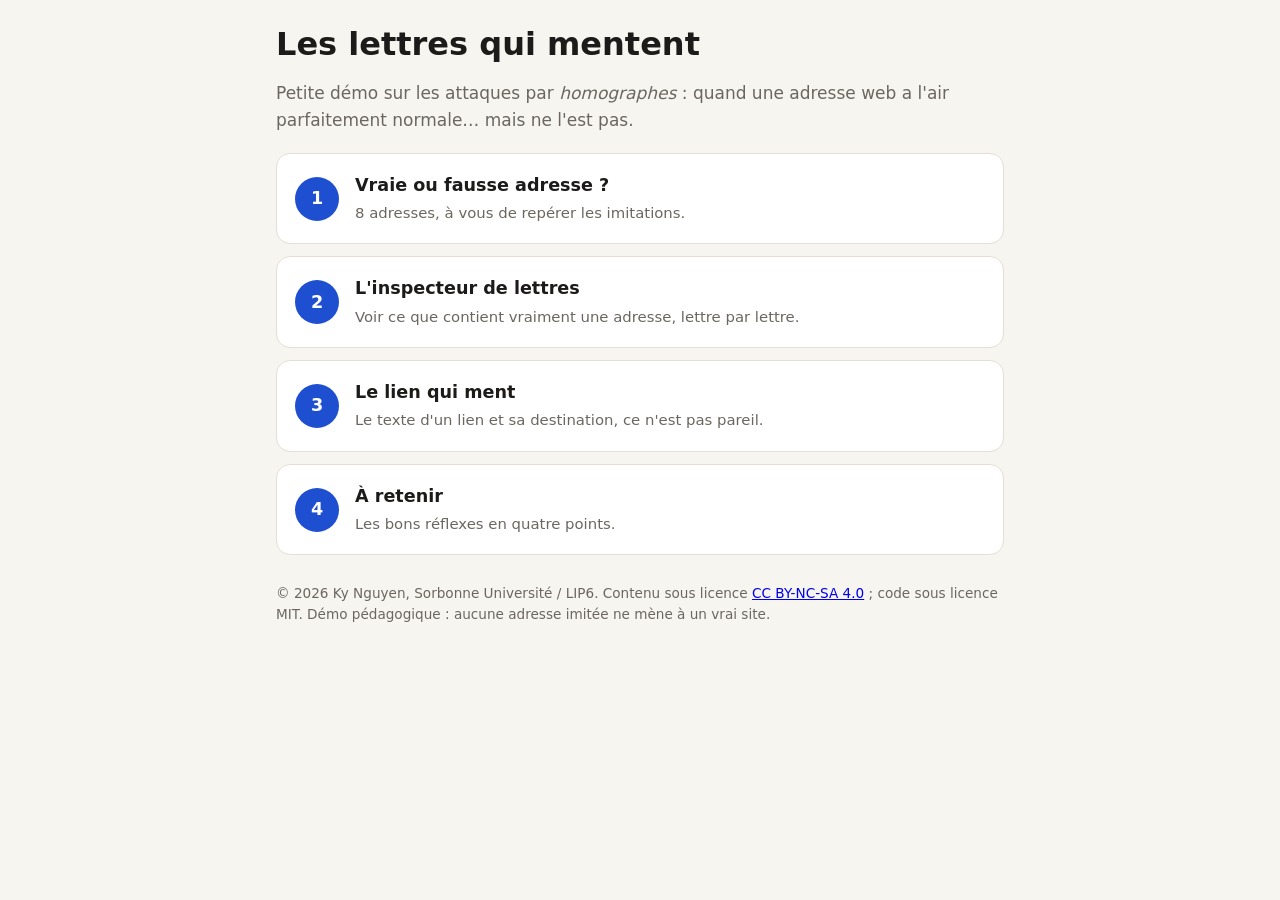
==== commit caa19755: "add license" ====
--- a/index.html
+++ b/index.html
@@ -19,7 +19,12 @@
     <a href="retenir.html"><span class="num">4</span><span><b>À retenir</b><span class="d">Les bons réflexes en quatre points.</span></span></a>
   </nav>
 
-  <footer>Démo pédagogique. Les adresses imitées ne sont pas enregistrées ici et aucune ne mène à un vrai site : elles ne servent qu'à montrer le principe.</footer>
+  <!-- <footer>Démo pédagogique. Les adresses imitées ne sont pas enregistrées ici et aucune ne mène à un vrai site : elles ne servent qu'à montrer le principe.</footer> -->
+   <footer>
+    © 2026 Ky Nguyen, Sorbonne Université / LIP6.
+    Contenu sous licence <a href="https://creativecommons.org/licenses/by-nc-sa/4.0/deed.fr">CC BY-NC-SA 4.0</a> ;
+    code sous licence MIT. Démo pédagogique : aucune adresse imitée ne mène à un vrai site.
+  </footer>
 </main>
 </body>
 </html>
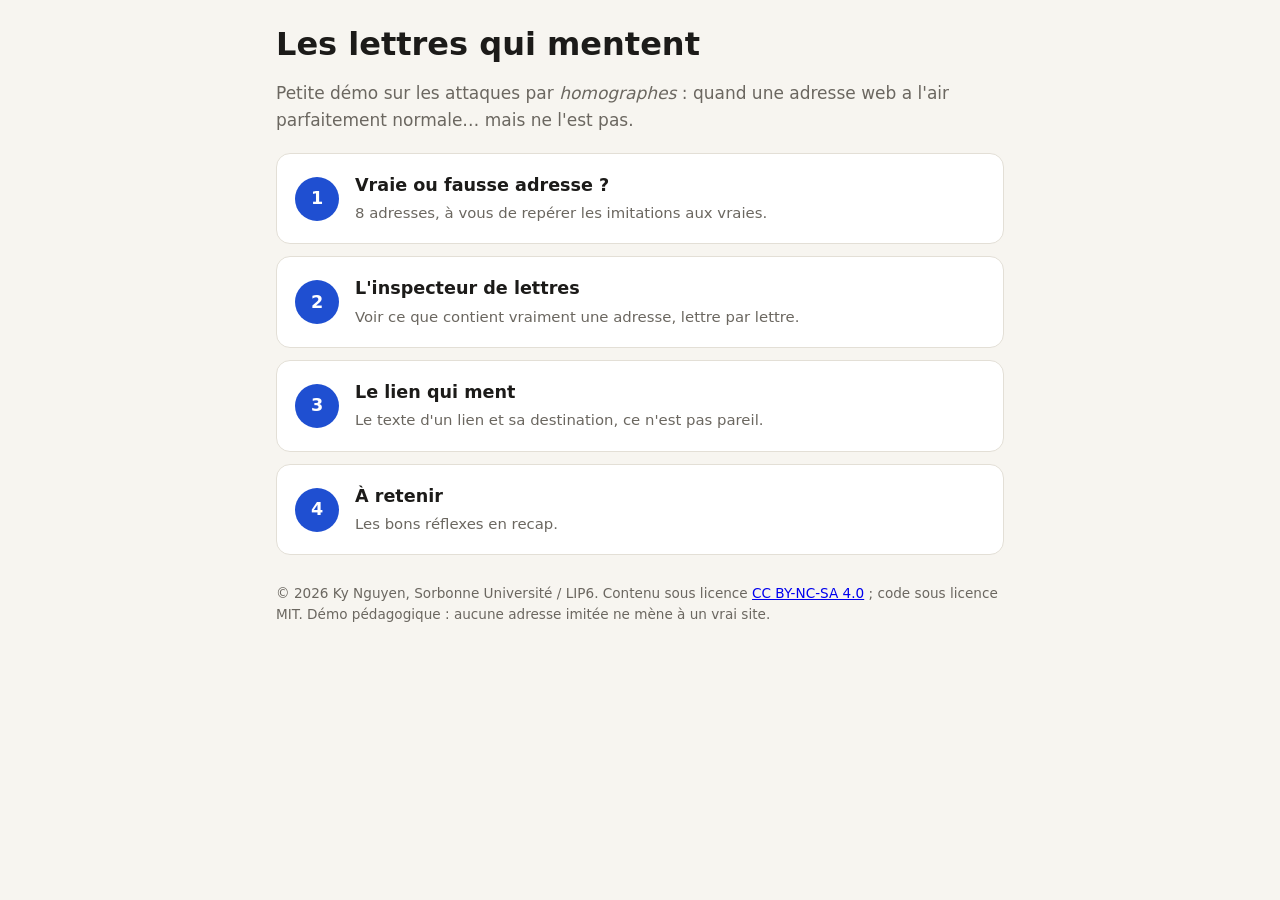
==== commit 757bbac2: "minor edits" ====
--- a/index.html
+++ b/index.html
@@ -13,10 +13,10 @@
   <p class="muted">Petite démo sur les attaques par <em>homographes</em> : quand une adresse web a l'air parfaitement normale… mais ne l'est pas.</p>
 
   <nav class="menu">
-    <a href="jeu.html"><span class="num">1</span><span><b>Vraie ou fausse adresse ?</b><span class="d">8 adresses, à vous de repérer les imitations.</span></span></a>
+    <a href="jeu.html"><span class="num">1</span><span><b>Vraie ou fausse adresse ?</b><span class="d">8 adresses, à vous de repérer les imitations aux vraies.</span></span></a>
     <a href="inspecteur.html"><span class="num">2</span><span><b>L'inspecteur de lettres</b><span class="d">Voir ce que contient vraiment une adresse, lettre par lettre.</span></span></a>
     <a href="lien.html"><span class="num">3</span><span><b>Le lien qui ment</b><span class="d">Le texte d'un lien et sa destination, ce n'est pas pareil.</span></span></a>
-    <a href="retenir.html"><span class="num">4</span><span><b>À retenir</b><span class="d">Les bons réflexes en quatre points.</span></span></a>
+    <a href="retenir.html"><span class="num">4</span><span><b>À retenir</b><span class="d">Les bons réflexes en recap.</span></span></a>
   </nav>
 
   <!-- <footer>Démo pédagogique. Les adresses imitées ne sont pas enregistrées ici et aucune ne mène à un vrai site : elles ne servent qu'à montrer le principe.</footer> -->
